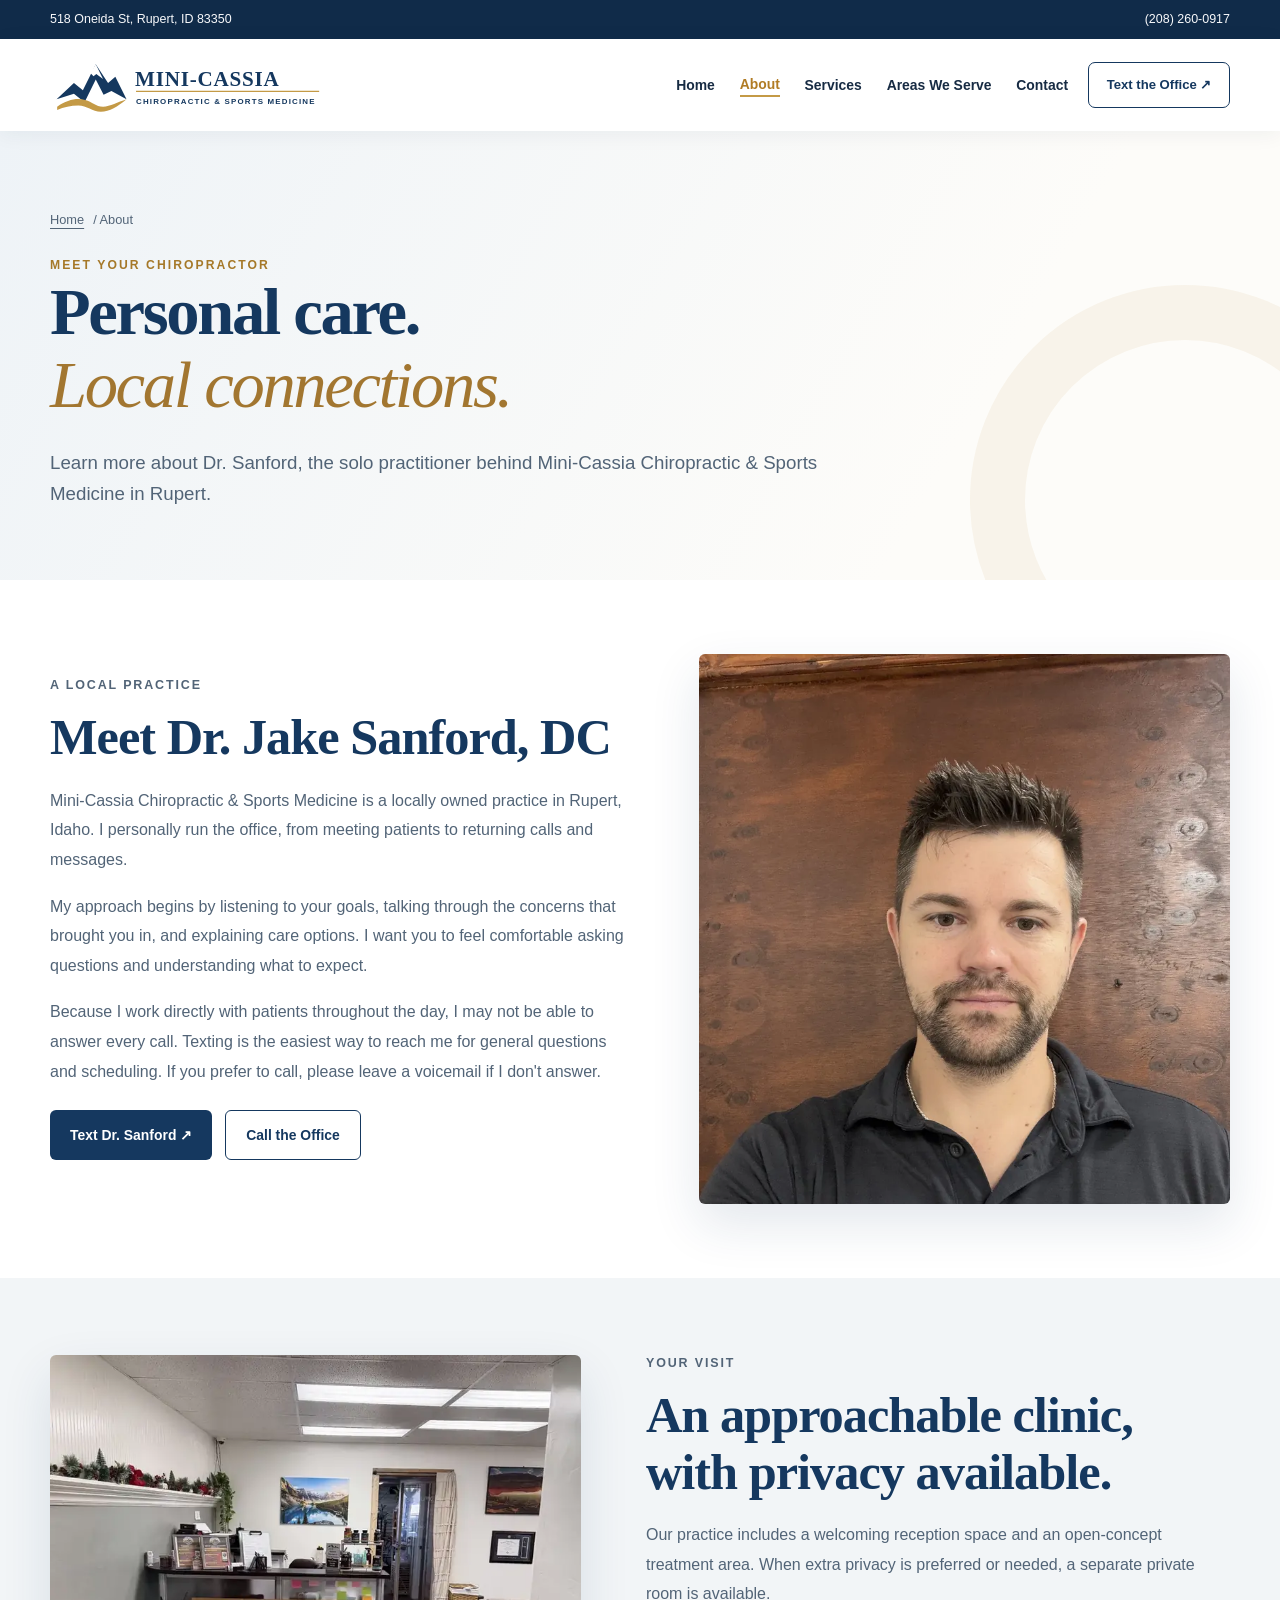
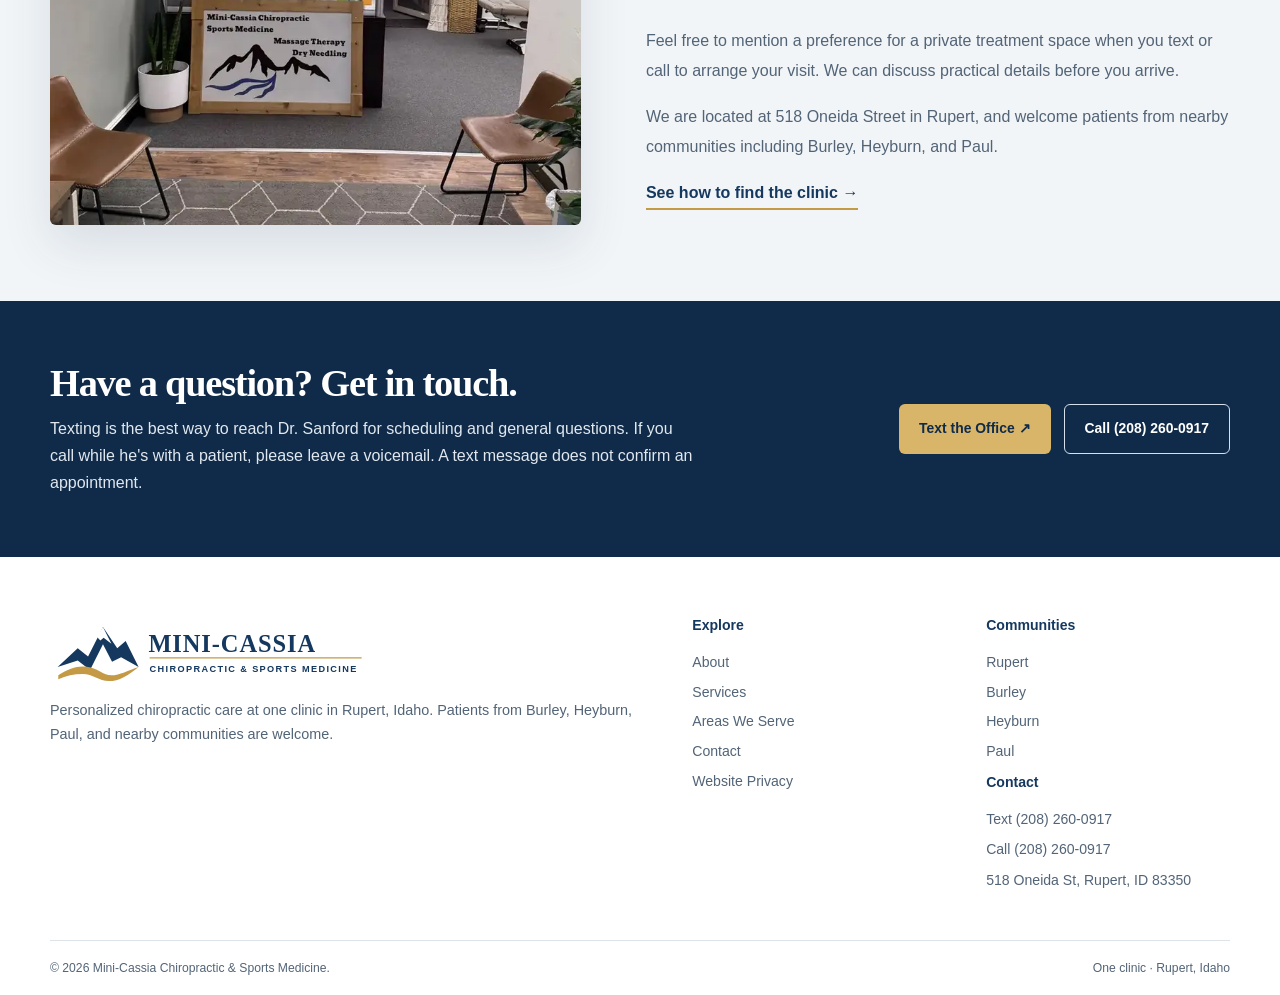
==== about/index.html @ 86de2e7e "Build multi-page clinic redesign with real photos and local service-area pages" ====
<!doctype html>
<html lang="en">
<head>
  <meta charset="utf-8">
  <meta name="viewport" content="width=device-width, initial-scale=1">
  <meta name="theme-color" content="#15385F">
  <title>About | Mini-Cassia Chiropractic & Sports Medicine</title>
  <meta name="description" content="Meet Dr. Jake Sanford, DC, at Mini-Cassia Chiropractic &amp; Sports Medicine in Rupert, Idaho. Learn about the clinic and what to expect from your visit.">
  <link rel="canonical" href="https://minicassiachiropractic.com/about/">
  <meta property="og:type" content="website"><meta property="og:site_name" content="Mini-Cassia Chiropractic & Sports Medicine">
  <meta property="og:title" content="About">
  <meta property="og:description" content="Meet Dr. Jake Sanford, DC, at Mini-Cassia Chiropractic &amp; Sports Medicine in Rupert, Idaho. Learn about the clinic and what to expect from your visit.">
  <meta property="og:url" content="https://minicassiachiropractic.com/about/">
  <meta property="og:image" content="https://minicassiachiropractic.com/assets/images/clinic-reception.webp">
  <link rel="icon" type="image/svg+xml" href="../favicon.svg">
  <link rel="stylesheet" href="../assets/css/site.css">
  <script type="application/ld+json">{"@context": "https://schema.org", "@type": "MedicalBusiness", "name": "Mini-Cassia Chiropractic & Sports Medicine", "url": "https://minicassiachiropractic.com/", "telephone": "+12082600917", "address": {"@type": "PostalAddress", "streetAddress": "518 Oneida St", "addressLocality": "Rupert", "addressRegion": "ID", "postalCode": "83350", "addressCountry": "US"}, "areaServed": [{"@type": "City", "name": "Rupert"}, {"@type": "City", "name": "Burley"}, {"@type": "City", "name": "Heyburn"}, {"@type": "City", "name": "Paul"}]}</script>
</head>
<body>
<a class="skip-link" href="#main-content">Skip to main content</a>
<div class="utility-bar"><div class="container utility-inner">
  <span class="utility-address">518 Oneida St, Rupert, ID 83350</span>
  <a href="tel:+12082600917">(208) 260-0917</a>
</div></div>
<header class="site-header" id="top"><div class="container header-inner">
  <a href="../" class="brand" aria-label="Mini-Cassia Chiropractic and Sports Medicine homepage"><img src="../assets/brand/logo-horizontal.svg" alt="Mini-Cassia Chiropractic &amp; Sports Medicine" width="540" height="120"></a>
  <nav class="desktop-nav" aria-label="Main navigation"><a href="../">Home</a><a href="../about/" class="selected" aria-current="page">About</a><a href="../services/">Services</a><a href="../areas-we-serve/">Areas We Serve</a><a href="../contact/">Contact</a></nav>
  <a class="header-contact" href="sms:+12082600917">Text the Office <span aria-hidden="true">↗</span></a>
  <details class="mobile-nav" id="mobile-nav"><summary aria-label="Open navigation menu"><span></span><span></span><span></span></summary><nav aria-label="Mobile navigation"><a href="../">Home</a><a href="../about/" aria-current="page">About</a><a href="../services/">Services</a><a href="../areas-we-serve/">Areas We Serve</a><a href="../contact/">Contact</a><a href="sms:+12082600917">Text the Office</a><a href="tel:+12082600917">Call the Office</a></nav></details>
</div></header>
<main id="main-content">
<section class="page-hero"><div class="container"><nav class="breadcrumb" aria-label="Breadcrumb"><a href="../">Home</a> / About</nav><p class="section-kicker">MEET YOUR CHIROPRACTOR</p><h1>Personal care.<br><em>Local connections.</em></h1><p class="lead">Learn more about Dr. Sanford, the solo practitioner behind Mini-Cassia Chiropractic & Sports Medicine in Rupert.</p></div></section>
<section class="page-section"><div class="container two-column"><div class="content-copy"><p class="small-kicker">A LOCAL PRACTICE</p><h2>Meet Dr. Jake Sanford, DC</h2><p>Mini-Cassia Chiropractic &amp; Sports Medicine is a locally owned practice in Rupert, Idaho. I personally run the office, from meeting patients to returning calls and messages.</p><p>My approach begins by listening to your goals, talking through the concerns that brought you in, and explaining care options. I want you to feel comfortable asking questions and understanding what to expect.</p><p>Because I work directly with patients throughout the day, I may not be able to answer every call. Texting is the easiest way to reach me for general questions and scheduling. If you prefer to call, please leave a voicemail if I don't answer.</p><div class="contact-actions"><a class="button button-navy" href="sms:+12082600917">Text Dr. Sanford ↗</a><a class="button button-outline" href="tel:+12082600917">Call the Office</a></div></div><div><img class="content-photo portrait" src="../assets/images/dr-jake-sanford.webp" alt="Dr. Jake Sanford, chiropractor in Rupert, Idaho" width="810" height="1080"></div></div></section>
<section class="page-section light-section"><div class="container two-column reverse"><div><img class="content-photo" src="../assets/images/clinic-reception.webp" alt="Reception and waiting area at Mini-Cassia Chiropractic" width="885" height="1180" loading="lazy"></div><div class="content-copy"><p class="small-kicker">YOUR VISIT</p><h2>An approachable clinic, with privacy available.</h2><p>Our practice includes a welcoming reception space and an open-concept treatment area. When extra privacy is preferred or needed, a separate private room is available.</p><p>Feel free to mention a preference for a private treatment space when you text or call to arrange your visit. We can discuss practical details before you arrive.</p><p>We are located at 518 Oneida Street in Rupert, and welcome patients from nearby communities including Burley, Heyburn, and Paul.</p><p><a class="direction-link" href="../contact/">See how to find the clinic →</a></p></div></div></section>
<section class="cta-band"><div class="container cta-inner"><div><h2>Have a question? Get in touch.</h2><p>Texting is the best way to reach Dr. Sanford for scheduling and general questions. If you call while he's with a patient, please leave a voicemail. A text message does not confirm an appointment.</p></div><div class="contact-actions"><a class="button button-gold" href="sms:+12082600917">Text the Office ↗</a><a class="button button-outline" href="tel:+12082600917">Call (208) 260-0917</a></div></div></section>
</main>
<footer class="site-footer"><div class="container footer-inner">
    <div class="footer-brand"><a href="../"><img src="../assets/brand/logo-horizontal.svg" width="540" height="120" alt="Mini-Cassia Chiropractic and Sports Medicine"></a><p>Personalized chiropractic care at one clinic in Rupert, Idaho. Patients from Burley, Heyburn, Paul, and nearby communities are welcome.</p></div>
    <div class="footer-links"><strong>Explore</strong><a href="../about/">About</a><a href="../services/">Services</a><a href="../areas-we-serve/">Areas We Serve</a><a href="../contact/">Contact</a><a href="../privacy/">Website Privacy</a></div>
    <div class="footer-links"><strong>Communities</strong><a href="../areas-we-serve/rupert/">Rupert</a><a href="../areas-we-serve/burley/">Burley</a><a href="../areas-we-serve/heyburn/">Heyburn</a><a href="../areas-we-serve/paul/">Paul</a><strong>Contact</strong><a href="sms:+12082600917">Text (208) 260-0917</a><a href="tel:+12082600917">Call (208) 260-0917</a><span>518 Oneida St, Rupert, ID 83350</span></div>
</div><div class="container footer-bottom"><span>© <span id="copyright-year">2026</span> Mini-Cassia Chiropractic &amp; Sports Medicine.</span><span>One clinic · Rupert, Idaho</span></div></footer>
<script src="../assets/js/site.js" defer></script>
</body></html>
---- assets/css/site.css ----
:root{--navy:#15385f;--navy-dark:#102b49;--gold:#c49a46;--gold-bright:#d9b56a;--ivory:#f9f7f2;--mist:#f2f5f7;--ink:#172b43;--muted:#526477;--border:#dce4ea;--content:1180px}
*,*::before,*::after{box-sizing:border-box}html{scroll-behavior:smooth;scroll-padding-top:94px}body{margin:0;font:400 16px/1.65 -apple-system,BlinkMacSystemFont,'Segoe UI',Roboto,Arial,sans-serif;color:var(--ink);background:white;-webkit-font-smoothing:antialiased}h1,h2,h3,p,figure{margin:0}h1,h2,h3{line-height:1.16}h1,h2{font-family:Georgia,'Times New Roman',serif;letter-spacing:-.032em}h1 em,h2 em{font-weight:400;color:var(--gold);font-style:italic}a{color:inherit;text-decoration:none}a:focus-visible,button:focus-visible,summary:focus-visible{outline:3px solid #d2a94e;outline-offset:4px}img{max-width:100%;height:auto;display:block}svg{display:block} .container{width:min(calc(100% - 48px),var(--content));margin-inline:auto} .skip-link{position:absolute;left:1rem;top:-8rem;background:var(--gold);color:var(--navy);padding:.55rem 1rem;z-index:1000}.skip-link:focus{top:1rem}
.utility-bar{background:var(--navy-dark);color:#f8f9fb;font-size:.78rem}.utility-inner{display:flex;justify-content:space-between;gap:1rem;align-items:center;min-height:39px}.utility-inner a,.utility-address{display:inline-flex;align-items:center;gap:.55rem}.utility-inner svg{height:15px;width:15px;stroke:var(--gold-bright);fill:none;stroke-width:2;stroke-linecap:round;stroke-linejoin:round}.site-header{background:#fff;position:sticky;top:0;z-index:20;box-shadow:0 3px 20px rgba(15,44,72,.06)}.header-inner{display:flex;align-items:center;justify-content:space-between;min-height:92px;gap:1.25rem}.brand{display:block;flex:0 1 285px}.brand img{width:100%;height:auto}.desktop-nav{display:flex;align-items:center;gap:1.55rem;margin-left:auto}.desktop-nav a{font-size:.87rem;font-weight:700;color:var(--ink);transition:color .2s}.desktop-nav a:hover,.desktop-nav .selected{color:#9d721e}.header-contact{border:1.5px solid var(--navy);color:var(--navy);font-size:.82rem;padding:.72rem 1.1rem;border-radius:7px;font-weight:800;white-space:nowrap}.header-contact:hover{background:var(--navy);color:#fff}.mobile-nav{display:none}
.hero{overflow:hidden;position:relative;background:linear-gradient(115deg,#fff 0%,#fff 46%,#f1f5f7 100%)}.hero-mountain{position:absolute;right:-120px;bottom:-8px;width:62%;height:45%;background:linear-gradient(140deg,transparent 48%,rgba(21,56,95,.06) 48%,rgba(21,56,95,.06) 56%,transparent 56%),linear-gradient(155deg,transparent 48%,rgba(196,154,70,.08) 48%,rgba(196,154,70,.08) 55%,transparent 55%);pointer-events:none}.hero-grid{display:grid;grid-template-columns:1.08fr .92fr;align-items:center;gap:3rem;min-height:590px;padding-top:44px}.hero-copy{padding:10px 0 54px;position:relative;z-index:1}.eyebrow,.section-kicker{color:#a57828;font-size:.76rem;letter-spacing:.17em;font-weight:800}.eyebrow{display:flex;align-items:center;gap:.7rem}.eyebrow-line{height:2px;width:25px;background:var(--gold)}.hero h1{font-size:clamp(3.45rem,6vw,5.45rem);margin:24px 0 23px;color:var(--navy-dark)}.hero h1 em{display:block}.hero-lead{font-size:1.2rem;max-width:560px;font-weight:600;line-height:1.55}.hero-sub{max-width:580px;font-size:1rem;color:var(--muted);margin:18px 0 31px}.hero-actions{display:flex;gap:25px;align-items:center;flex-wrap:wrap}.button{display:inline-flex;gap:1.2rem;align-items:center;justify-content:space-between;min-height:50px;padding:12px 20px;border-radius:6px;font-size:.87rem;line-height:1.2;font-weight:800;transition:transform .2s,filter .2s,background .2s}.button:hover{transform:translateY(-2px);filter:brightness(1.04)}.button-navy{background:var(--navy);color:#fff}.button-outline{background:transparent;color:var(--navy);border:1.5px solid var(--navy)}.button-outline:hover{background:#f0f4f7}.button-gold{background:var(--gold-bright);color:var(--navy-dark)}.text-link{display:inline-flex;align-items:center;gap:13px;font-weight:800;color:var(--navy);padding-bottom:3px;border-bottom:1.5px solid var(--gold)}.text-link:hover{color:#987121}.hero-hint{margin-top:22px;font-size:.82rem;color:var(--muted)}.hero-portrait-wrap{position:relative;align-self:stretch;min-height:540px;display:flex;align-items:flex-end;justify-content:center}.portrait-arc{position:absolute;inset:11% 0 0 9%;border:3px solid rgba(196,154,70,.35);border-radius:250px 250px 0 0;transform:translate(16px,7px)}.portrait-card{height:550px;width:min(100%,440px);border-radius:230px 230px 0 0;overflow:hidden;position:relative;z-index:1;background:#dcc5b1}.portrait-card img{height:100%;width:100%;object-fit:cover;object-position:center 13%}.portrait-tag{position:absolute;z-index:2;bottom:35px;left:-12px;background:#fff;box-shadow:0 13px 42px rgba(0,0,0,.12);border-left:4px solid var(--gold);padding:15px 22px;display:flex;flex-direction:column;line-height:1.38}.portrait-tag strong{font-size:.9rem;color:var(--navy)}.portrait-tag small{font-size:.75rem;color:var(--muted)}.portrait-tag-gold{display:none}
.intro-band{background:var(--navy);color:#fff}.benefit-grid{display:grid;grid-template-columns:repeat(3,1fr);gap:30px;padding:26px 0}.benefit{display:flex;gap:15px;align-items:baseline;border-right:1px solid rgba(255,255,255,.19)}.benefit:last-child{border:0}.benefit-number{font:italic 1.3rem Georgia,serif;color:var(--gold-bright)}.benefit strong,.benefit span:last-child{display:block}.benefit strong{font-size:.93rem}.benefit div span{font-size:.82rem;color:#d9e1e8}
.section{padding:104px 0}.section-heading{display:flex;justify-content:space-between;align-items:end;gap:50px;margin-bottom:40px}.section-heading h2,.story-copy h2,.area-header h2,.contact-section h2{font-size:clamp(2.1rem,4vw,3.55rem);color:var(--navy);margin-top:15px}.section-heading>p{max-width:420px;color:var(--muted);font-size:.97rem}.services-section{background:#fff}.service-grid{display:grid;grid-template-columns:repeat(5,1fr);gap:13px}.service-card{padding:27px 22px;background:var(--mist);border:1px solid transparent;min-height:225px;transition:box-shadow .2s,border-color .2s}.service-card:hover{border-color:var(--gold);box-shadow:0 7px 30px rgba(21,56,95,.07)}.service-icon{display:flex;align-items:center;justify-content:center;width:43px;height:43px;color:var(--gold);font-size:2rem;font-family:Georgia,serif;border-bottom:2px solid var(--gold);margin-bottom:25px}.service-card h3{font-size:1.06rem;line-height:1.32;color:var(--navy);margin-bottom:12px}.service-card p{font-size:.85rem;color:var(--muted);line-height:1.6}
.story-section{background:var(--ivory)}.story-grid{display:grid;grid-template-columns:.9fr 1.1fr;gap:8%;align-items:center}.story-photo{position:relative;width:100%;max-width:440px;height:510px}.story-photo img{height:100%;width:100%;object-fit:cover;object-position:center 50%;border-radius:4px}.story-photo:before{content:'';position:absolute;inset:-15px 26px 15px -15px;border:1.5px solid var(--gold);pointer-events:none}.story-photo-tag{position:absolute;bottom:25px;left:-18px;background:var(--navy);color:#fff;font-weight:800;letter-spacing:.1em;font-size:.7rem;padding:16px 20px}.story-copy p:not(.section-kicker){max-width:570px;color:var(--muted);margin-top:20px}.story-copy p:first-of-type:not(.section-kicker){font-size:1.05rem}.story-copy .story-signature{font:italic 1.45rem Georgia,serif;color:#a87b2e;margin:20px 0}.story-copy .text-link{margin-top:8px}
.clinic-section{background:#fff}.clinic-heading{margin-bottom:35px}.photo-grid{display:grid;grid-template-columns:repeat(3,1fr);gap:18px}.photo-grid figure{position:relative;height:345px;overflow:hidden;background:var(--mist)}.photo-grid img{width:100%;height:100%;object-fit:cover;transition:transform .3s}.photo-grid figure:hover img{transform:scale(1.035)}.photo-grid figcaption{position:absolute;bottom:0;left:0;right:0;background:linear-gradient(0deg,rgba(11,35,60,.95),rgba(11,35,60,0));color:#fff;font-size:.97rem;font-weight:800;padding:50px 20px 18px}.privacy-line{margin-top:24px;padding-left:18px;border-left:3px solid var(--gold);color:var(--muted);font-size:.93rem}
.area-section{background:var(--mist)}.area-header{text-align:center;max-width:745px;margin:0 auto 35px}.area-header p:last-child{color:var(--muted);margin-top:14px}.area-grid{display:grid;grid-template-columns:repeat(4,1fr);gap:17px}.area-card{padding:26px 25px;background:#fff;border:1px solid var(--border);border-radius:5px;min-height:155px}.area-card.primary-area{border-top:4px solid var(--gold)}.area-card h3{font:700 1.32rem Georgia,serif;color:var(--navy);margin-bottom:6px}.area-card p{font-size:.85rem;color:var(--muted)}.location-icon{display:block;font-size:1.6rem;line-height:1;color:var(--gold);margin-bottom:15px}
.contact-section{background:var(--navy-dark);color:#fff;padding:95px 0;position:relative;overflow:hidden}.contact-section:before{content:'';position:absolute;width:460px;height:460px;right:0;top:-250px;border:60px solid rgba(196,154,70,.055);border-radius:50%}.contact-grid{display:grid;grid-template-columns:1fr .75fr;gap:10%;align-items:center}.contact-section h2{color:#fff;margin:14px 0 26px}.contact-section h2 em{color:var(--gold-bright)}.section-kicker-gold{color:var(--gold-bright)}.contact-grid>div:first-child>p:not(.section-kicker){max-width:560px;margin-top:15px;color:#e3e9ee}.contact-grid>div:first-child>.contact-warning{font-size:.77rem;color:#c9d6df;margin-top:24px}.contact-card{position:relative;background:#fff;color:var(--navy);border-top:4px solid var(--gold);padding:36px;display:flex;flex-direction:column;align-items:stretch}.contact-card-heading{letter-spacing:.13em;font-size:.73rem;color:#9e742e;font-weight:800}.phone-number{font:700 clamp(1.8rem,3vw,2.5rem) Georgia,serif;color:var(--navy);white-space:nowrap;margin:13px 0 4px}.contact-caption{font-size:.75rem;color:var(--muted)}.contact-divider{height:1px;background:var(--border);margin:22px 0}.contact-card address{font-style:normal;font-weight:700;line-height:1.6;margin-bottom:23px}.contact-card .button{align-self:stretch;justify-content:center;margin-bottom:12px}.contact-card .button span{margin-left:8px}
.site-footer{background:#fff}.footer-inner{display:grid;grid-template-columns:1.7fr .7fr .7fr;gap:50px;padding:57px 0 48px}.footer-brand img{max-width:330px}.footer-brand p{color:var(--muted);margin-top:12px;font-size:.9rem}.footer-links{display:flex;flex-direction:column;gap:8px;font-size:.88rem;color:var(--muted)}.footer-links strong{color:var(--navy);margin-bottom:7px}.footer-links a:hover{color:#9b7021}.footer-bottom{border-top:1px solid var(--border);display:flex;align-items:center;justify-content:space-between;padding:17px 0;font-size:.76rem;color:var(--muted)}
@media(max-width:1160px){.desktop-nav{gap:1rem}.brand{flex-basis:260px}.service-grid{grid-template-columns:repeat(3,1fr)}.service-card{min-height:190px}}
@media(max-width:970px){.header-contact{display:none}.desktop-nav{display:none}.mobile-nav{position:relative;display:block;margin-left:auto}.mobile-nav summary{cursor:pointer;list-style:none;display:flex;flex-direction:column;gap:5px;padding:13px;border:1px solid var(--border);border-radius:5px}.mobile-nav summary::-webkit-details-marker{display:none}.mobile-nav summary span{display:block;height:2px;width:22px;background:var(--navy)}.mobile-nav nav{position:absolute;top:calc(100% + 12px);right:0;width:min(310px,85vw);background:#fff;box-shadow:0 17px 35px rgba(14,32,51,.19);padding:18px;display:flex;flex-direction:column;gap:2px;border:1px solid var(--border)}.mobile-nav nav a{padding:10px 13px;font-weight:700}.mobile-nav nav a:hover{background:var(--mist)}.hero-grid{gap:1rem}.hero h1{font-size:clamp(3.1rem,6vw,4.8rem)}.hero-portrait-wrap{min-height:480px}.portrait-card{height:490px}.portrait-tag{left:-4px}.benefit-grid{gap:10px}.benefit{padding-right:10px}.contact-grid{gap:4%}}
@media(max-width:700px){.container{width:min(calc(100% - 32px),var(--content))}.utility-inner{min-height:34px;font-size:.7rem}.utility-address{max-width:215px}.header-inner{min-height:75px}.brand{flex-basis:240px}.hero-grid{display:flex;flex-direction:column;gap:0;padding-top:30px}.hero-copy{padding:30px 0 0}.hero h1{font-size:clamp(3.2rem,10vw,4.6rem);margin:18px 0}.hero-lead{font-size:1.04rem}.hero-sub{margin:15px 0 25px}.hero-portrait-wrap{margin-top:28px;min-height:400px;align-self:stretch}.portrait-card{height:395px;width:min(86%,360px)}.portrait-arc{inset:7% 8% 0 10%}.portrait-tag{bottom:22px;left:5%}.benefit-grid{grid-template-columns:1fr;gap:0;padding:12px 0}.benefit{border:0;border-bottom:1px solid rgba(255,255,255,.15);padding:16px 0}.benefit:last-child{border:0}.section{padding:65px 0}.section-heading{display:block;margin-bottom:27px}.section-heading>p{margin-top:15px}.service-grid{grid-template-columns:repeat(2,1fr)}.service-card{min-height:208px;padding:22px 18px}.story-grid{grid-template-columns:1fr;gap:48px}.story-photo{height:390px;max-width:100%}.story-photo img{object-position:center 54%}.story-photo:before{inset:-11px 20px 11px -9px}.story-photo-tag{left:0;bottom:0}.photo-grid{grid-template-columns:repeat(2,1fr);gap:12px}.photo-grid figure{height:300px}.photo-grid figure:first-child{grid-column:span 2;height:300px}.area-grid{grid-template-columns:repeat(2,1fr);gap:12px}.area-card{padding:22px}.contact-grid{grid-template-columns:1fr;gap:35px}.contact-section{padding:67px 0}.footer-inner{grid-template-columns:1fr 1fr;gap:26px}.footer-brand{grid-column:span 2}.footer-bottom{gap:10px;flex-wrap:wrap}}
@media(max-width:430px){.utility-address{font-size:.65rem}.utility-inner>a{font-size:.65rem;white-space:nowrap}.brand{flex-basis:200px}.hero h1{font-size:3.15rem}.hero-actions{gap:18px}.hero-portrait-wrap{min-height:370px}.portrait-card{height:360px}.service-grid{grid-template-columns:1fr}.service-card{min-height:130px;display:grid;grid-template-columns:55px auto;grid-template-rows:auto auto;align-items:start;column-gap:8px}.service-icon{grid-row:span 2}.service-card p{margin-top:4px}.photo-grid figure:first-child{height:250px}.photo-grid figure{height:245px}.area-grid{grid-template-columns:1fr}.area-card{min-height:0}.contact-card{padding:25px}.phone-number{font-size:1.8rem}.footer-inner{gap:20px}}
@media(prefers-reduced-motion:reduce){html{scroll-behavior:auto}*,*::before,*::after{transition:none!important;animation:none!important}}

/* Phase 2: multi-page website */
a:focus-visible,button:focus-visible,summary:focus-visible{outline:3px solid #b8882f;outline-offset:3px}
.selected{color:#a47b36}
.desktop-nav a{white-space:nowrap}
.page-hero{background:linear-gradient(120deg,#eef3f7 0%,#fdfcf9 74%);padding:78px 0 70px;position:relative;overflow:hidden}
.page-hero:after{content:"";pointer-events:none;position:absolute;bottom:-135px;right:-120px;width:430px;height:430px;border:55px solid rgba(196,154,70,.085);border-radius:50%}
.page-hero .container{position:relative;z-index:1}
.page-hero .eyebrow{margin-bottom:21px}
.page-hero h1{font:700 clamp(2.6rem,5.2vw,4.5rem)/1.1 Georgia,'Times New Roman',serif;color:var(--navy);max-width:900px;letter-spacing:-.035em}
.page-hero h1 em{color:#a27630;font-weight:400}
.page-hero .lead{font-size:1.17rem;line-height:1.7;color:var(--muted);max-width:780px;margin:25px 0 0}
.breadcrumb{font-size:.8rem;display:flex;gap:9px;flex-wrap:wrap;margin-bottom:25px;color:var(--muted)}
.breadcrumb a{text-decoration:underline;text-underline-offset:4px}
.eyebrow+.breadcrumb{margin-top:8px}
.page-section{padding:74px 0}
.two-column{display:grid;grid-template-columns:1.1fr 1fr;gap:65px;align-items:center}
.two-column.reverse{grid-template-columns:1fr 1.1fr}
.content-copy h2,.section-copy h2{color:var(--navy);font:700 clamp(2rem,4vw,3.15rem)/1.12 Georgia,serif;letter-spacing:-.02em;margin:0 0 20px}
.content-copy h3{color:var(--navy);font:700 1.45rem Georgia,serif;margin:24px 0 10px}
.content-copy p,.section-copy p{line-height:1.85;color:var(--muted);margin:0 0 17px}
.content-copy ul{padding-left:23px;color:var(--muted);line-height:1.85;margin-bottom:15px}
.content-copy ul li{margin:5px 0}
.content-photo{width:100%;height:470px;object-fit:cover;border-radius:6px;box-shadow:0 20px 50px rgba(21,56,95,.12)}
.content-photo.portrait{height:550px;object-position:center 20%}
.content-photo.entry{object-position:center 50%}
.light-section{background:var(--mist)}
.small-kicker{font-size:.78rem;letter-spacing:.15em;text-transform:uppercase;font-weight:800;color:#a27630;margin-bottom:12px!important}
.info-card{background:#fff;padding:32px;border:1px solid var(--border);border-top:3px solid var(--gold);border-radius:5px}
.info-card h3{font:700 1.4rem Georgia,serif;color:var(--navy);margin-bottom:13px}
.info-card p{color:var(--muted);line-height:1.7;margin:0 0 11px}
.info-card a{color:var(--navy);font-weight:700;text-decoration:underline;text-underline-offset:3px}
.info-card p:last-child{margin-bottom:0}
.three-card-grid{display:grid;grid-template-columns:repeat(3,1fr);gap:20px}
.two-card-grid{display:grid;grid-template-columns:repeat(2,1fr);gap:20px}
.faq-list{max-width:920px;margin:30px auto 0;display:grid;gap:12px}
.faq-list details{background:#fff;border:1px solid var(--border);border-radius:5px;padding:22px 26px}
.faq-list summary{cursor:pointer;font-weight:800;color:var(--navy);padding-right:10px}
.faq-list p{padding-top:14px;color:var(--muted);line-height:1.8}
.page-heading-centered{text-align:center;max-width:760px;margin:0 auto 38px}
.page-heading-centered h2{font:700 clamp(2rem,4vw,3rem)/1.12 Georgia,serif;color:var(--navy);margin-bottom:16px}
.page-heading-centered p{color:var(--muted);line-height:1.7}
.city-grid{display:grid;grid-template-columns:repeat(2,1fr);gap:18px}
.city-link-card{display:block;background:#fff;padding:31px;border:1px solid var(--border);border-left:4px solid var(--gold);transition:box-shadow .2s,transform .2s}
.city-link-card:hover{box-shadow:0 9px 30px rgba(21,56,95,.12);transform:translateY(-2px)}
.city-link-card h3{font:700 1.5rem Georgia,serif;color:var(--navy);margin-bottom:9px}
.city-link-card p{color:var(--muted);line-height:1.7;margin-bottom:10px}
.city-link-card span{font-weight:800;color:#815e22;font-size:.91rem}
.contact-actions{display:flex;flex-wrap:wrap;gap:13px;align-items:center;margin:24px 0}
.contact-actions .button{margin:0}
.notice{padding:18px 20px;background:#edf2f8;border-left:4px solid var(--gold);color:#31445a;border-radius:3px;font-size:.94rem;line-height:1.7}
.notice strong{color:var(--navy)}
.direction-link{display:inline-block;font-weight:700;border-bottom:2px solid var(--gold);color:var(--navy)}
.cta-band{background:var(--navy-dark);color:#fff;padding:60px 0}
.cta-inner{display:flex;align-items:center;justify-content:space-between;gap:35px}
.cta-band h2{font:700 clamp(1.9rem,3vw,2.7rem) Georgia,serif;margin-bottom:10px}
.cta-band p{color:#e1e8ef;max-width:650px;line-height:1.7}
.cta-band .button{white-space:nowrap}
.cta-band .button.button-outline{color:#fff;border-color:#d5e0ec}
.cta-band .button.button-outline:hover{background:#234b70}
.area-card{display:block}
.area-card:hover{box-shadow:0 8px 28px rgba(21,56,95,.1)}
.area-card:focus-visible{outline:3px solid var(--gold);outline-offset:3px}
.site-header .selected{color:#b17c25;border-bottom:2px solid var(--gold)}
.contact-card .button-outline{color:var(--navy)}
.section-heading .text-link,.area-grid a{text-decoration:none}
.contact-warning, .privacy-line{line-height:1.7}
.footer-links a{line-height:1.55}
@media(max-width:900px){.two-column,.two-column.reverse{grid-template-columns:1fr;gap:30px}.three-card-grid{grid-template-columns:repeat(2,1fr)}.content-photo{height:390px}.content-photo.portrait{max-width:570px}.page-hero{padding:65px 0}}
@media(max-width:650px){.page-hero{padding:42px 0 44px}.page-hero h1{font-size:clamp(2.2rem,9.2vw,3.3rem)}.page-section{padding:55px 0}.three-card-grid,.two-card-grid,.city-grid{grid-template-columns:1fr}.content-photo,.content-photo.portrait{height:360px}.info-card{padding:25px}.cta-inner{flex-direction:column;align-items:flex-start}.cta-inner .contact-actions{margin-bottom:0}.faq-list details{padding:18px}.contact-actions{flex-direction:column;align-items:stretch}.contact-actions .button{justify-content:center}}
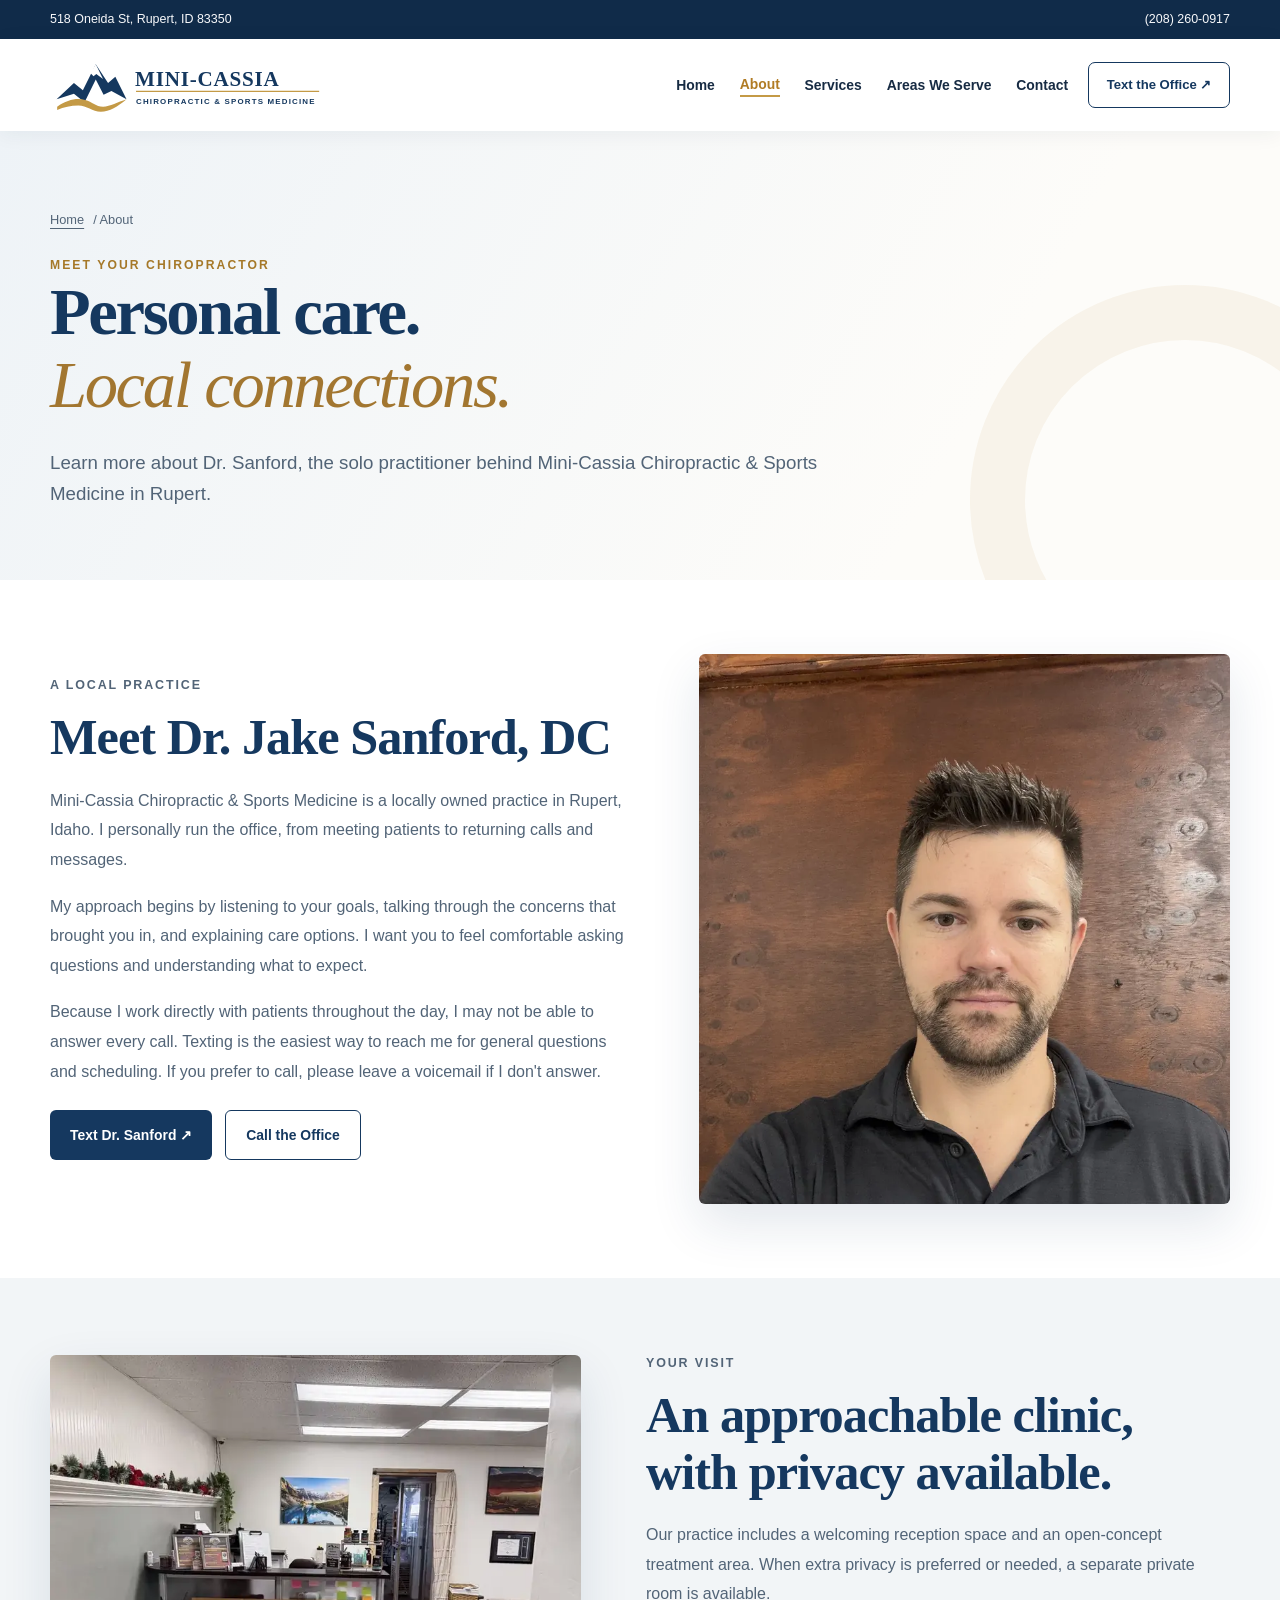
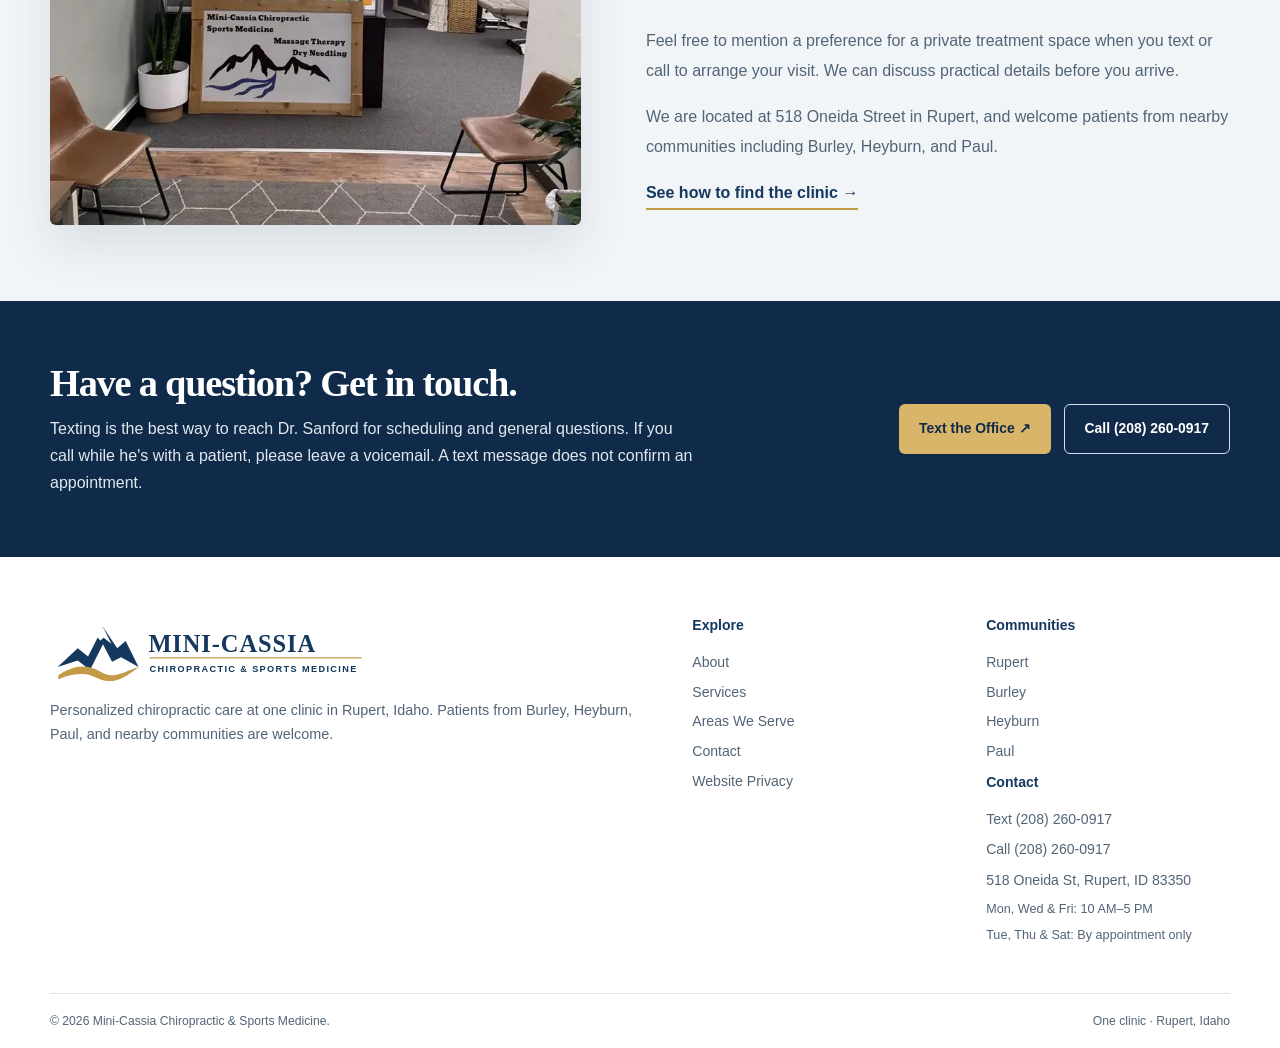
==== commit 5c5ee6bc: "Add confirmed office hours throughout redesigned clinic site" ====
--- a/about/index.html
+++ b/about/index.html
@@ -14,7 +14,7 @@
   <meta property="og:image" content="https://minicassiachiropractic.com/assets/images/clinic-reception.webp">
   <link rel="icon" type="image/svg+xml" href="../favicon.svg">
   <link rel="stylesheet" href="../assets/css/site.css">
-  <script type="application/ld+json">{"@context": "https://schema.org", "@type": "MedicalBusiness", "name": "Mini-Cassia Chiropractic & Sports Medicine", "url": "https://minicassiachiropractic.com/", "telephone": "+12082600917", "address": {"@type": "PostalAddress", "streetAddress": "518 Oneida St", "addressLocality": "Rupert", "addressRegion": "ID", "postalCode": "83350", "addressCountry": "US"}, "areaServed": [{"@type": "City", "name": "Rupert"}, {"@type": "City", "name": "Burley"}, {"@type": "City", "name": "Heyburn"}, {"@type": "City", "name": "Paul"}]}</script>
+  <script type="application/ld+json">{"@context":"https://schema.org","@type":"MedicalBusiness","name":"Mini-Cassia Chiropractic & Sports Medicine","url":"https://minicassiachiropractic.com/","telephone":"+12082600917","address":{"@type":"PostalAddress","streetAddress":"518 Oneida St","addressLocality":"Rupert","addressRegion":"ID","postalCode":"83350","addressCountry":"US"},"areaServed":[{"@type":"City","name":"Rupert"},{"@type":"City","name":"Burley"},{"@type":"City","name":"Heyburn"},{"@type":"City","name":"Paul"}],"openingHoursSpecification":[{"@type":"OpeningHoursSpecification","dayOfWeek":["Monday","Wednesday","Friday"],"opens":"10:00","closes":"17:00"}]}</script>
 </head>
 <body>
 <a class="skip-link" href="#main-content">Skip to main content</a>
@@ -37,7 +37,7 @@
 <footer class="site-footer"><div class="container footer-inner">
     <div class="footer-brand"><a href="../"><img src="../assets/brand/logo-horizontal.svg" width="540" height="120" alt="Mini-Cassia Chiropractic and Sports Medicine"></a><p>Personalized chiropractic care at one clinic in Rupert, Idaho. Patients from Burley, Heyburn, Paul, and nearby communities are welcome.</p></div>
     <div class="footer-links"><strong>Explore</strong><a href="../about/">About</a><a href="../services/">Services</a><a href="../areas-we-serve/">Areas We Serve</a><a href="../contact/">Contact</a><a href="../privacy/">Website Privacy</a></div>
-    <div class="footer-links"><strong>Communities</strong><a href="../areas-we-serve/rupert/">Rupert</a><a href="../areas-we-serve/burley/">Burley</a><a href="../areas-we-serve/heyburn/">Heyburn</a><a href="../areas-we-serve/paul/">Paul</a><strong>Contact</strong><a href="sms:+12082600917">Text (208) 260-0917</a><a href="tel:+12082600917">Call (208) 260-0917</a><span>518 Oneida St, Rupert, ID 83350</span></div>
+    <div class="footer-links"><strong>Communities</strong><a href="../areas-we-serve/rupert/">Rupert</a><a href="../areas-we-serve/burley/">Burley</a><a href="../areas-we-serve/heyburn/">Heyburn</a><a href="../areas-we-serve/paul/">Paul</a><strong>Contact</strong><a href="sms:+12082600917">Text (208) 260-0917</a><a href="tel:+12082600917">Call (208) 260-0917</a><span>518 Oneida St, Rupert, ID 83350</span><span class="footer-hours">Mon, Wed &amp; Fri: 10 AM–5 PM</span><span class="footer-hours">Tue, Thu &amp; Sat: By appointment only</span></div>
 </div><div class="container footer-bottom"><span>© <span id="copyright-year">2026</span> Mini-Cassia Chiropractic &amp; Sports Medicine.</span><span>One clinic · Rupert, Idaho</span></div></footer>
 <script src="../assets/js/site.js" defer></script>
 </body></html>
--- a/assets/css/site.css
+++ b/assets/css/site.css
@@ -84,3 +84,34 @@
 .footer-links a{line-height:1.55}
 @media(max-width:900px){.two-column,.two-column.reverse{grid-template-columns:1fr;gap:30px}.three-card-grid{grid-template-columns:repeat(2,1fr)}.content-photo{height:390px}.content-photo.portrait{max-width:570px}.page-hero{padding:65px 0}}
 @media(max-width:650px){.page-hero{padding:42px 0 44px}.page-hero h1{font-size:clamp(2.2rem,9.2vw,3.3rem)}.page-section{padding:55px 0}.three-card-grid,.two-card-grid,.city-grid{grid-template-columns:1fr}.content-photo,.content-photo.portrait{height:360px}.info-card{padding:25px}.cta-inner{flex-direction:column;align-items:flex-start}.cta-inner .contact-actions{margin-bottom:0}.faq-list details{padding:18px}.contact-actions{flex-direction:column;align-items:stretch}.contact-actions .button{justify-content:center}}
+
+/* Portrait refinement (design review): circular crop, gold halo and light on-screen image correction. */
+.hero-portrait-wrap { align-items:center; padding:36px 0 46px; }
+.portrait-card { width:min(100%,420px); height:auto; aspect-ratio:1 / 1; border-radius:50%; overflow:hidden; border:8px solid #fff; background:#bfa78d; box-shadow:0 20px 55px rgba(16,43,73,.14); flex:none; }
+.portrait-card img { height:100%; width:100%; object-fit:cover; object-position:center 24%; filter:brightness(1.045) contrast(1.025) saturate(.97); transform:scale(1.085); }
+.portrait-arc { inset:auto; width:min(calc(100% + 18px),459px); height:auto; aspect-ratio:1 / 1; border-radius:50%; top:50%; left:50%; transform:translate(-50%,-50%); border:3px solid rgba(196,154,70,.68); pointer-events:none; }
+.portrait-tag { left:0; bottom:3%; border-left:4px solid var(--gold); border-radius:4px; }
+@media (max-width:970px) {
+  .hero-portrait-wrap { min-height:495px; }
+  .portrait-card { width:min(100%,380px); height:auto; aspect-ratio:1 / 1; }
+  .portrait-arc { width:min(calc(100% + 18px),416px); }
+}
+@media (max-width:700px) {
+  .hero-portrait-wrap { min-height:430px; padding:18px 0 56px; }
+  .portrait-card { width:min(82vw,342px); height:auto; aspect-ratio:1 / 1; }
+  .portrait-arc { width:min(87vw,370px); }
+  .portrait-tag { bottom:1%; left:2%; }
+}
+@media (max-width:430px) {
+  .hero-portrait-wrap { min-height:380px; }
+  .portrait-card { width:min(78vw,300px); height:auto; aspect-ratio:1 / 1; }
+  .portrait-arc { width:min(84vw,322px); }
+  .portrait-tag { bottom:0; left:0; }
+}
+
+/* Confirmed office hours — homepage contact card, contact and Rupert pages. */
+.office-hours{margin:0 0 22px;padding:15px 0;border-top:1px solid var(--border);border-bottom:1px solid var(--border);font-size:.86rem;line-height:1.55}
+.office-hours-label{display:block;color:var(--navy);font-weight:800;margin-bottom:7px}
+.office-hours p{margin:5px 0;color:var(--ink)}
+.office-hours p strong{color:var(--navy);font-weight:700}
+.footer-hours{font-size:.79rem;line-height:1.45}
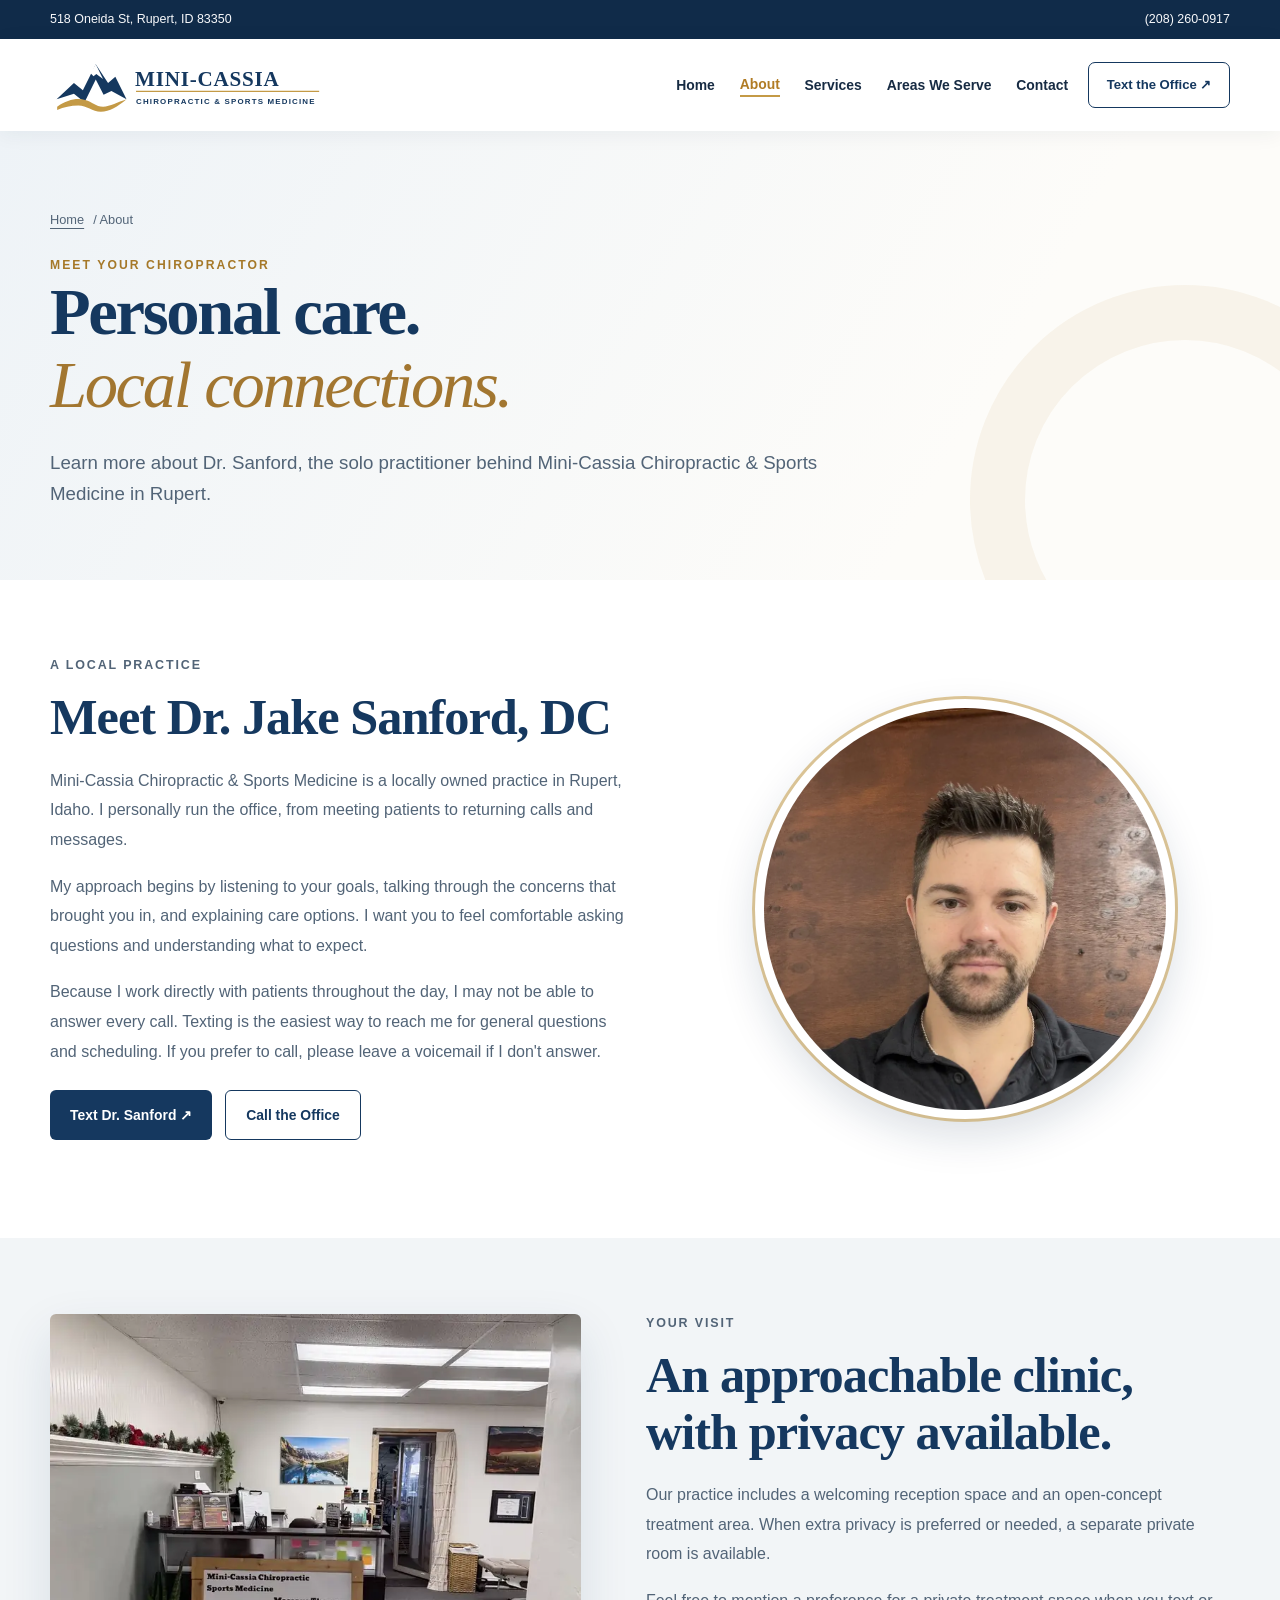
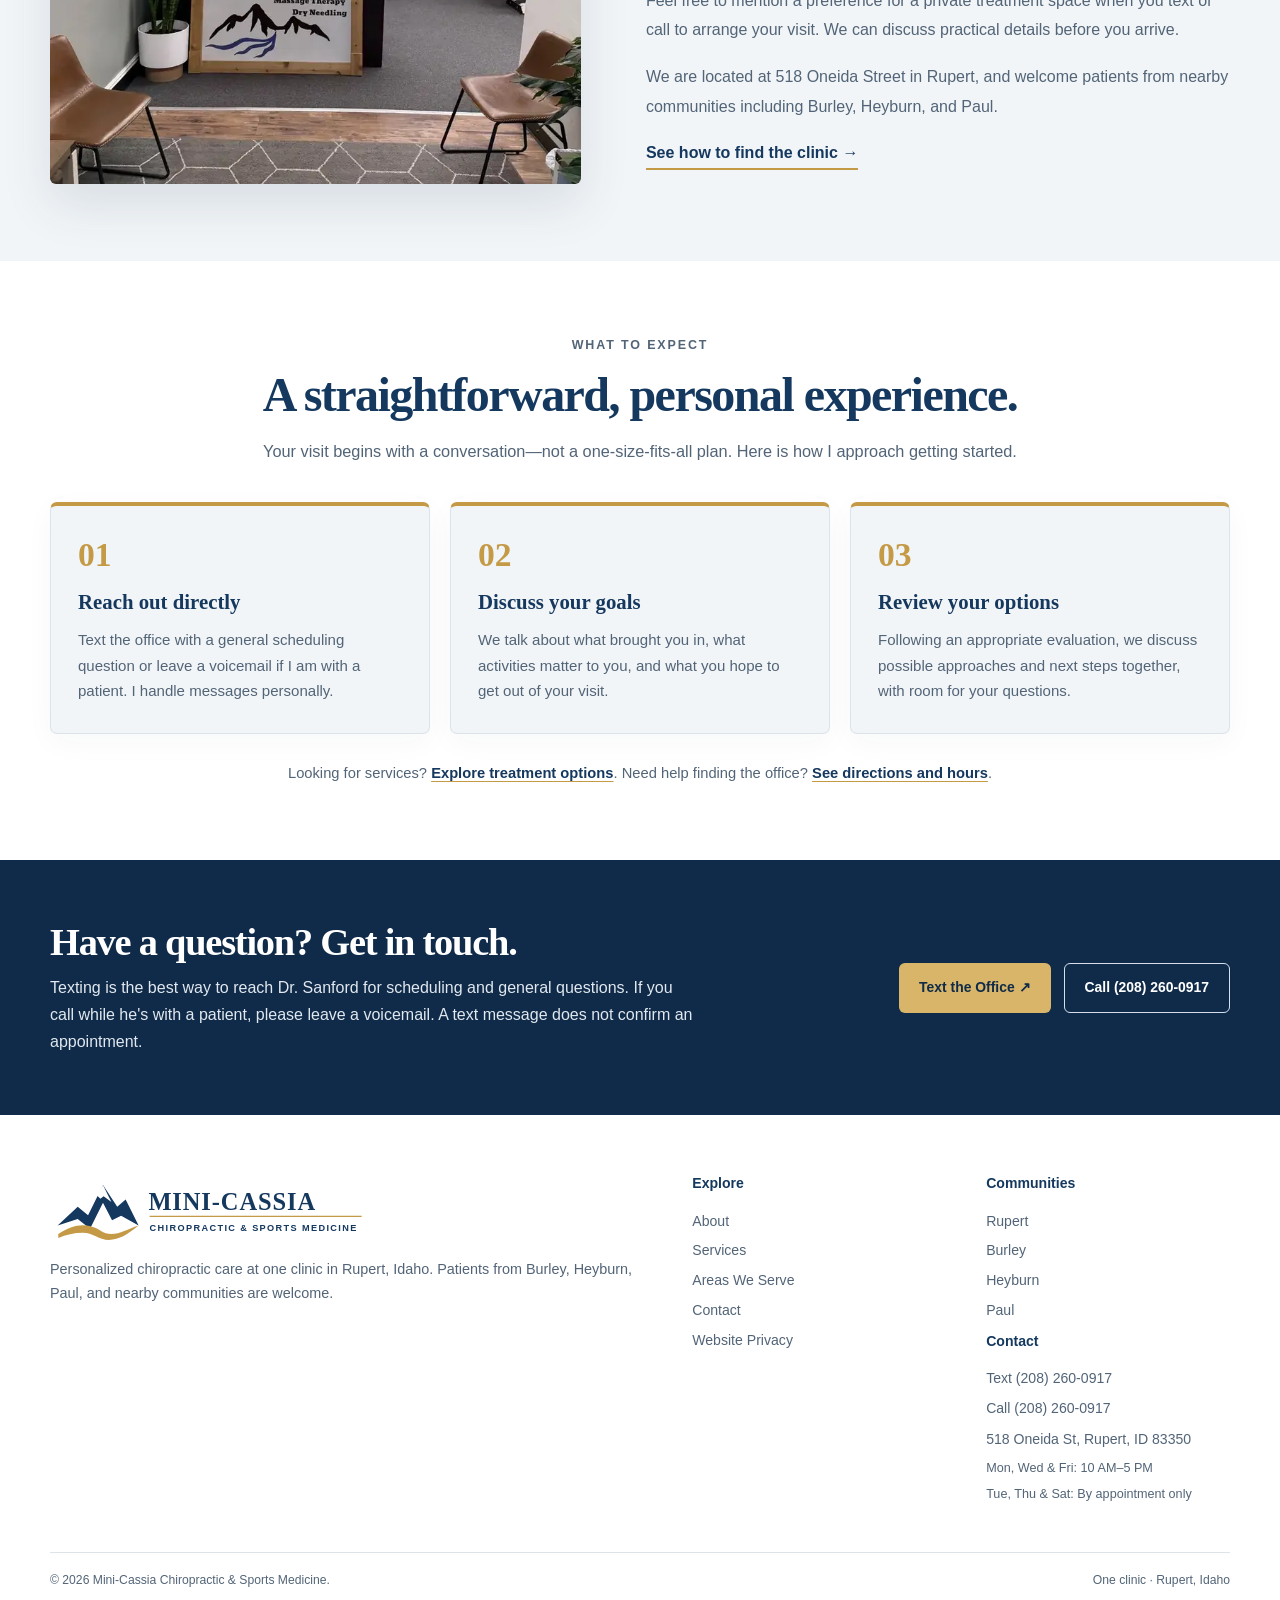
==== commit d0e96f48: "Finish interior clinic pages with visitor guidance and refined layouts" ====
--- a/about/index.html
+++ b/about/index.html
@@ -11,7 +11,7 @@
   <meta property="og:title" content="About">
   <meta property="og:description" content="Meet Dr. Jake Sanford, DC, at Mini-Cassia Chiropractic &amp; Sports Medicine in Rupert, Idaho. Learn about the clinic and what to expect from your visit.">
   <meta property="og:url" content="https://minicassiachiropractic.com/about/">
-  <meta property="og:image" content="https://minicassiachiropractic.com/assets/images/clinic-reception.webp">
+  <meta property="og:image" content="https://minicassiachiropractic.com/assets/images/dr-jake-sanford.webp">
   <link rel="icon" type="image/svg+xml" href="../favicon.svg">
   <link rel="stylesheet" href="../assets/css/site.css">
   <script type="application/ld+json">{"@context":"https://schema.org","@type":"MedicalBusiness","name":"Mini-Cassia Chiropractic & Sports Medicine","url":"https://minicassiachiropractic.com/","telephone":"+12082600917","address":{"@type":"PostalAddress","streetAddress":"518 Oneida St","addressLocality":"Rupert","addressRegion":"ID","postalCode":"83350","addressCountry":"US"},"areaServed":[{"@type":"City","name":"Rupert"},{"@type":"City","name":"Burley"},{"@type":"City","name":"Heyburn"},{"@type":"City","name":"Paul"}],"openingHoursSpecification":[{"@type":"OpeningHoursSpecification","dayOfWeek":["Monday","Wednesday","Friday"],"opens":"10:00","closes":"17:00"}]}</script>
@@ -32,6 +32,9 @@
 <section class="page-hero"><div class="container"><nav class="breadcrumb" aria-label="Breadcrumb"><a href="../">Home</a> / About</nav><p class="section-kicker">MEET YOUR CHIROPRACTOR</p><h1>Personal care.<br><em>Local connections.</em></h1><p class="lead">Learn more about Dr. Sanford, the solo practitioner behind Mini-Cassia Chiropractic & Sports Medicine in Rupert.</p></div></section>
 <section class="page-section"><div class="container two-column"><div class="content-copy"><p class="small-kicker">A LOCAL PRACTICE</p><h2>Meet Dr. Jake Sanford, DC</h2><p>Mini-Cassia Chiropractic &amp; Sports Medicine is a locally owned practice in Rupert, Idaho. I personally run the office, from meeting patients to returning calls and messages.</p><p>My approach begins by listening to your goals, talking through the concerns that brought you in, and explaining care options. I want you to feel comfortable asking questions and understanding what to expect.</p><p>Because I work directly with patients throughout the day, I may not be able to answer every call. Texting is the easiest way to reach me for general questions and scheduling. If you prefer to call, please leave a voicemail if I don't answer.</p><div class="contact-actions"><a class="button button-navy" href="sms:+12082600917">Text Dr. Sanford ↗</a><a class="button button-outline" href="tel:+12082600917">Call the Office</a></div></div><div><img class="content-photo portrait" src="../assets/images/dr-jake-sanford.webp" alt="Dr. Jake Sanford, chiropractor in Rupert, Idaho" width="810" height="1080"></div></div></section>
 <section class="page-section light-section"><div class="container two-column reverse"><div><img class="content-photo" src="../assets/images/clinic-reception.webp" alt="Reception and waiting area at Mini-Cassia Chiropractic" width="885" height="1180" loading="lazy"></div><div class="content-copy"><p class="small-kicker">YOUR VISIT</p><h2>An approachable clinic, with privacy available.</h2><p>Our practice includes a welcoming reception space and an open-concept treatment area. When extra privacy is preferred or needed, a separate private room is available.</p><p>Feel free to mention a preference for a private treatment space when you text or call to arrange your visit. We can discuss practical details before you arrive.</p><p>We are located at 518 Oneida Street in Rupert, and welcome patients from nearby communities including Burley, Heyburn, and Paul.</p><p><a class="direction-link" href="../contact/">See how to find the clinic →</a></p></div></div></section>
+<section class="page-section page-detail-section" aria-labelledby="first-visit-title"><div class="container"><div class="page-heading-centered"><p class="small-kicker">WHAT TO EXPECT</p><h2 id="first-visit-title">A straightforward, personal experience.</h2><p>Your visit begins with a conversation—not a one-size-fits-all plan. Here is how I approach getting started.</p></div><div class="detail-steps"><article class="detail-step"><span class="step-index" aria-hidden="true">01</span><h3>Reach out directly</h3><p>Text the office with a general scheduling question or leave a voicemail if I am with a patient. I handle messages personally.</p></article>
+<article class="detail-step"><span class="step-index" aria-hidden="true">02</span><h3>Discuss your goals</h3><p>We talk about what brought you in, what activities matter to you, and what you hope to get out of your visit.</p></article>
+<article class="detail-step"><span class="step-index" aria-hidden="true">03</span><h3>Review your options</h3><p>Following an appropriate evaluation, we discuss possible approaches and next steps together, with room for your questions.</p></article></div><p class="detail-note">Looking for services? <a href="../services/">Explore treatment options</a>. Need help finding the office? <a href="../contact/">See directions and hours</a>.</p></div></section>
 <section class="cta-band"><div class="container cta-inner"><div><h2>Have a question? Get in touch.</h2><p>Texting is the best way to reach Dr. Sanford for scheduling and general questions. If you call while he's with a patient, please leave a voicemail. A text message does not confirm an appointment.</p></div><div class="contact-actions"><a class="button button-gold" href="sms:+12082600917">Text the Office ↗</a><a class="button button-outline" href="tel:+12082600917">Call (208) 260-0917</a></div></div></section>
 </main>
 <footer class="site-footer"><div class="container footer-inner">
--- a/assets/css/site.css
+++ b/assets/css/site.css
@@ -115,3 +115,20 @@
 .office-hours p{margin:5px 0;color:var(--ink)}
 .office-hours p strong{color:var(--navy);font-weight:700}
 .footer-hours{font-size:.79rem;line-height:1.45}
+
+/* Interior page finishing touches: clear three-step journeys and coherent portrait styling */
+.page-detail-section{background:#fff}
+.page-detail-section.light-section{background:var(--mist)}
+.page-detail-section .page-heading-centered{max-width:800px;margin-bottom:36px}
+.page-detail-section .page-heading-centered>p:not(.small-kicker){color:var(--muted);margin-top:13px;font-size:1.02rem;line-height:1.7}
+.detail-steps{display:grid;grid-template-columns:repeat(3,minmax(0,1fr));gap:20px}
+.detail-step{position:relative;background:#fff;border:1px solid var(--border);border-top:4px solid var(--gold);border-radius:7px;padding:32px 27px 29px;box-shadow:0 8px 30px rgba(18,50,79,.035)}
+.page-detail-section:not(.light-section) .detail-step{background:var(--mist)}
+.detail-step .step-index{display:block;font-family:Georgia,serif;font-size:2.1rem;font-weight:700;line-height:1;color:var(--gold);margin-bottom:19px}
+.detail-step h3{font:700 1.3rem/1.2 Georgia,serif;color:var(--navy);margin-bottom:12px}
+.detail-step p{font-size:.94rem;line-height:1.7;color:var(--muted);margin:0}
+.detail-step a,.detail-note a{color:var(--navy);text-decoration:underline;text-decoration-color:var(--gold);text-underline-offset:3px;font-weight:700}
+.detail-note{max-width:940px;margin:27px auto 0;color:var(--muted);font-size:.92rem;line-height:1.7;text-align:center}
+.content-photo.portrait{width:min(100%,420px);height:auto;aspect-ratio:1/1;object-fit:cover;object-position:center 22%;border-radius:50%;border:9px solid #fff;outline:3px solid rgba(196,154,70,.55);box-shadow:0 17px 42px rgba(16,43,73,.15);margin-inline:auto}
+@media(max-width:800px){.detail-steps{grid-template-columns:1fr;gap:14px}.detail-step{padding:24px 24px 22px}.detail-step .step-index{font-size:1.6rem;margin-bottom:12px}.detail-step h3{margin-bottom:9px}.page-detail-section .page-heading-centered{margin-bottom:24px}}
+@media(max-width:650px){.content-photo.portrait{width:min(78vw,360px);height:auto;aspect-ratio:1/1}.page-detail-section .page-heading-centered>p:not(.small-kicker){font-size:.96rem}}
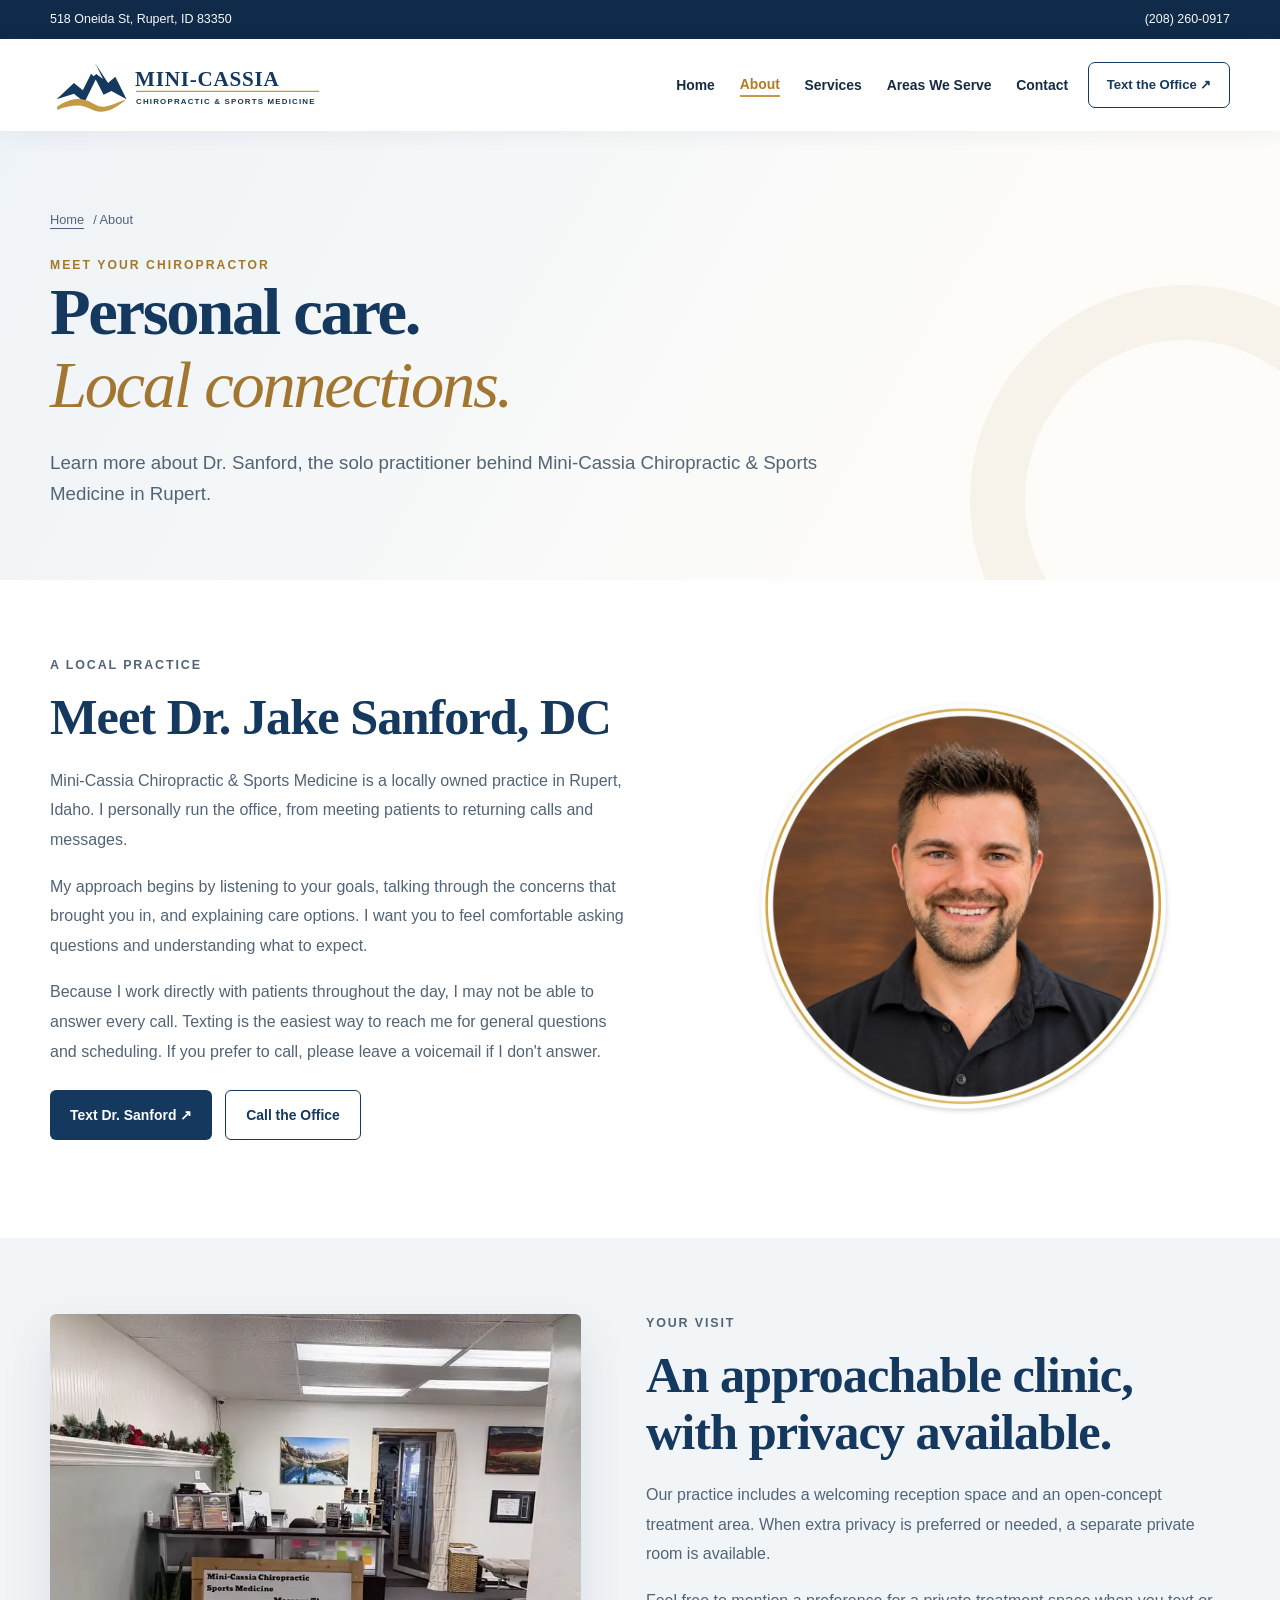
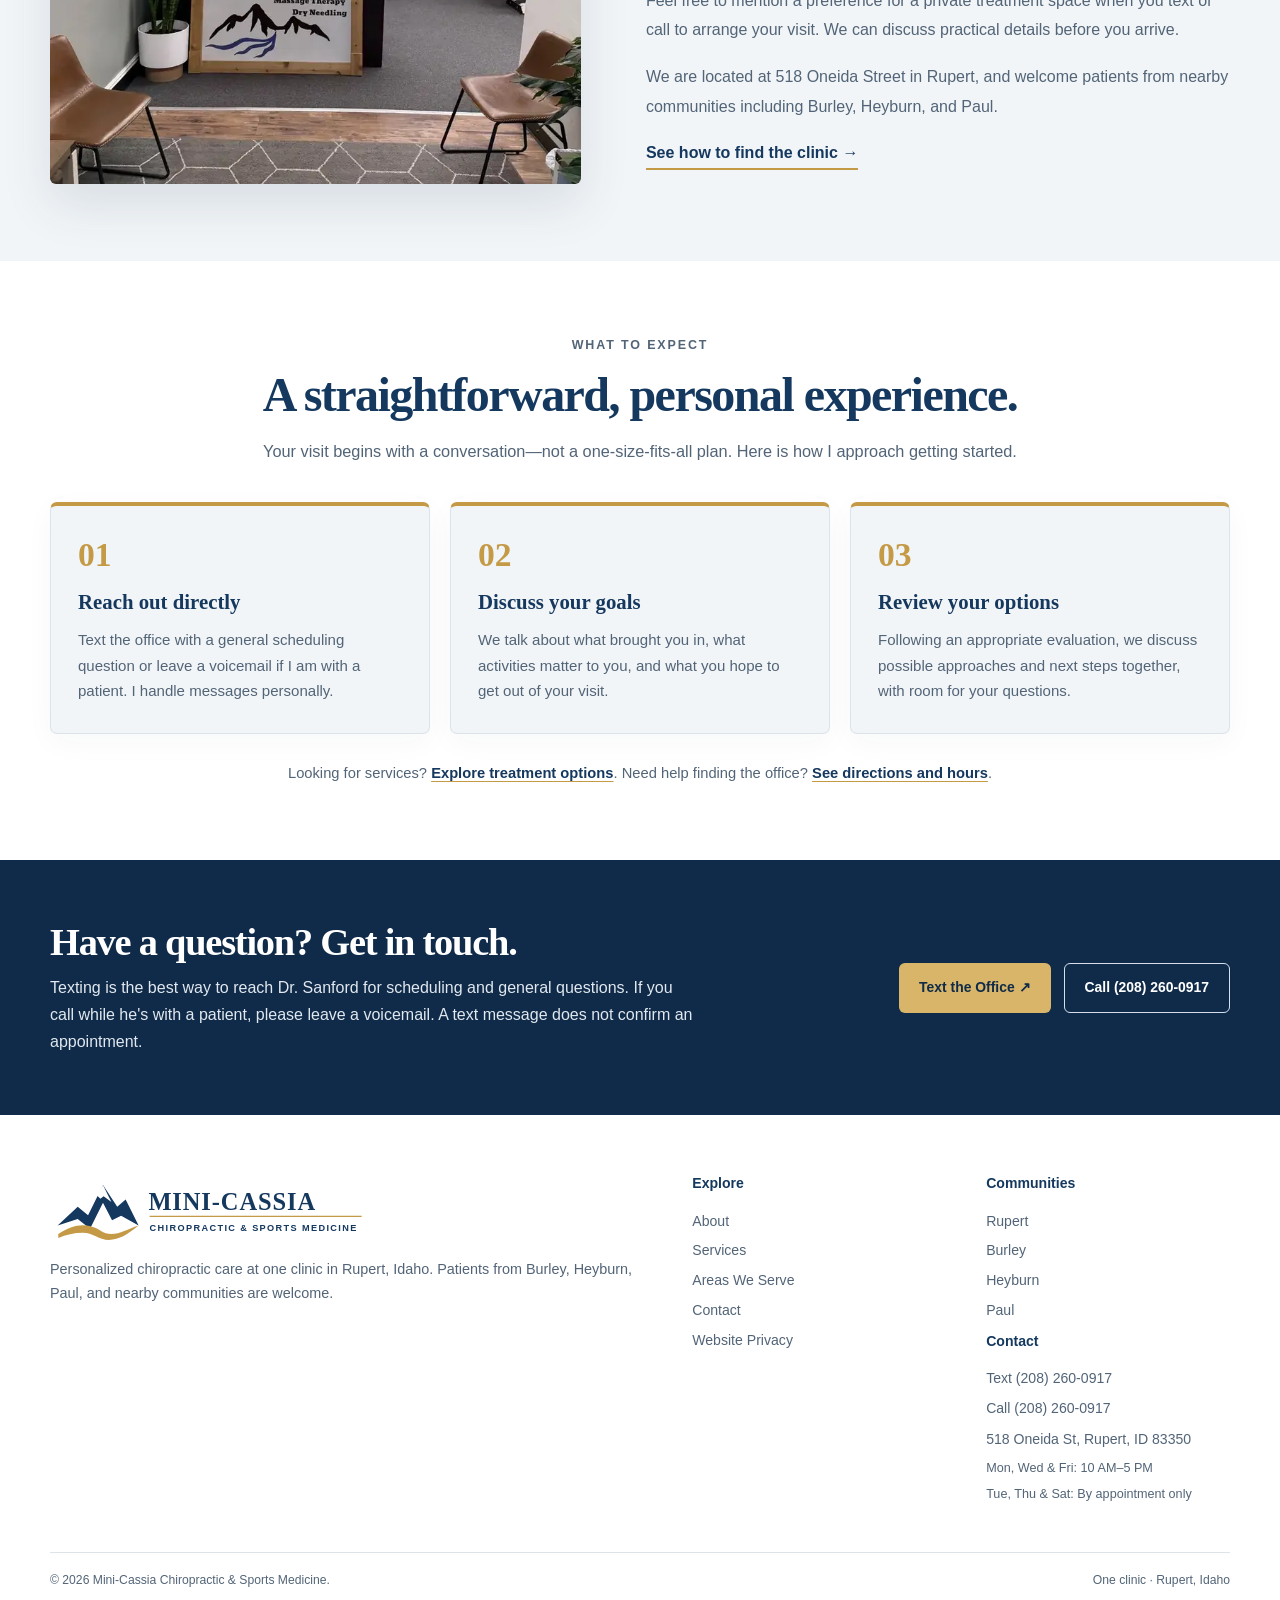
==== commit dcd1398a: "Update clinic website with approved smiling headshot" ====
--- a/about/index.html
+++ b/about/index.html
@@ -11,7 +11,7 @@
   <meta property="og:title" content="About">
   <meta property="og:description" content="Meet Dr. Jake Sanford, DC, at Mini-Cassia Chiropractic &amp; Sports Medicine in Rupert, Idaho. Learn about the clinic and what to expect from your visit.">
   <meta property="og:url" content="https://minicassiachiropractic.com/about/">
-  <meta property="og:image" content="https://minicassiachiropractic.com/assets/images/dr-jake-sanford.webp">
+  <meta property="og:image" content="https://minicassiachiropractic.com/assets/images/dr-jake-sanford-smiling.webp">
   <link rel="icon" type="image/svg+xml" href="../favicon.svg">
   <link rel="stylesheet" href="../assets/css/site.css">
   <script type="application/ld+json">{"@context":"https://schema.org","@type":"MedicalBusiness","name":"Mini-Cassia Chiropractic & Sports Medicine","url":"https://minicassiachiropractic.com/","telephone":"+12082600917","address":{"@type":"PostalAddress","streetAddress":"518 Oneida St","addressLocality":"Rupert","addressRegion":"ID","postalCode":"83350","addressCountry":"US"},"areaServed":[{"@type":"City","name":"Rupert"},{"@type":"City","name":"Burley"},{"@type":"City","name":"Heyburn"},{"@type":"City","name":"Paul"}],"openingHoursSpecification":[{"@type":"OpeningHoursSpecification","dayOfWeek":["Monday","Wednesday","Friday"],"opens":"10:00","closes":"17:00"}]}</script>
@@ -30,7 +30,7 @@
 </div></header>
 <main id="main-content">
 <section class="page-hero"><div class="container"><nav class="breadcrumb" aria-label="Breadcrumb"><a href="../">Home</a> / About</nav><p class="section-kicker">MEET YOUR CHIROPRACTOR</p><h1>Personal care.<br><em>Local connections.</em></h1><p class="lead">Learn more about Dr. Sanford, the solo practitioner behind Mini-Cassia Chiropractic & Sports Medicine in Rupert.</p></div></section>
-<section class="page-section"><div class="container two-column"><div class="content-copy"><p class="small-kicker">A LOCAL PRACTICE</p><h2>Meet Dr. Jake Sanford, DC</h2><p>Mini-Cassia Chiropractic &amp; Sports Medicine is a locally owned practice in Rupert, Idaho. I personally run the office, from meeting patients to returning calls and messages.</p><p>My approach begins by listening to your goals, talking through the concerns that brought you in, and explaining care options. I want you to feel comfortable asking questions and understanding what to expect.</p><p>Because I work directly with patients throughout the day, I may not be able to answer every call. Texting is the easiest way to reach me for general questions and scheduling. If you prefer to call, please leave a voicemail if I don't answer.</p><div class="contact-actions"><a class="button button-navy" href="sms:+12082600917">Text Dr. Sanford ↗</a><a class="button button-outline" href="tel:+12082600917">Call the Office</a></div></div><div><img class="content-photo portrait" src="../assets/images/dr-jake-sanford.webp" alt="Dr. Jake Sanford, chiropractor in Rupert, Idaho" width="810" height="1080"></div></div></section>
+<section class="page-section"><div class="container two-column"><div class="content-copy"><p class="small-kicker">A LOCAL PRACTICE</p><h2>Meet Dr. Jake Sanford, DC</h2><p>Mini-Cassia Chiropractic &amp; Sports Medicine is a locally owned practice in Rupert, Idaho. I personally run the office, from meeting patients to returning calls and messages.</p><p>My approach begins by listening to your goals, talking through the concerns that brought you in, and explaining care options. I want you to feel comfortable asking questions and understanding what to expect.</p><p>Because I work directly with patients throughout the day, I may not be able to answer every call. Texting is the easiest way to reach me for general questions and scheduling. If you prefer to call, please leave a voicemail if I don't answer.</p><div class="contact-actions"><a class="button button-navy" href="sms:+12082600917">Text Dr. Sanford ↗</a><a class="button button-outline" href="tel:+12082600917">Call the Office</a></div></div><div><img class="content-photo portrait" src="../assets/images/dr-jake-sanford-smiling.webp" alt="Dr. Jake Sanford smiling, chiropractor in Rupert, Idaho" width="900" height="900"></div></div></section>
 <section class="page-section light-section"><div class="container two-column reverse"><div><img class="content-photo" src="../assets/images/clinic-reception.webp" alt="Reception and waiting area at Mini-Cassia Chiropractic" width="885" height="1180" loading="lazy"></div><div class="content-copy"><p class="small-kicker">YOUR VISIT</p><h2>An approachable clinic, with privacy available.</h2><p>Our practice includes a welcoming reception space and an open-concept treatment area. When extra privacy is preferred or needed, a separate private room is available.</p><p>Feel free to mention a preference for a private treatment space when you text or call to arrange your visit. We can discuss practical details before you arrive.</p><p>We are located at 518 Oneida Street in Rupert, and welcome patients from nearby communities including Burley, Heyburn, and Paul.</p><p><a class="direction-link" href="../contact/">See how to find the clinic →</a></p></div></div></section>
 <section class="page-section page-detail-section" aria-labelledby="first-visit-title"><div class="container"><div class="page-heading-centered"><p class="small-kicker">WHAT TO EXPECT</p><h2 id="first-visit-title">A straightforward, personal experience.</h2><p>Your visit begins with a conversation—not a one-size-fits-all plan. Here is how I approach getting started.</p></div><div class="detail-steps"><article class="detail-step"><span class="step-index" aria-hidden="true">01</span><h3>Reach out directly</h3><p>Text the office with a general scheduling question or leave a voicemail if I am with a patient. I handle messages personally.</p></article>
 <article class="detail-step"><span class="step-index" aria-hidden="true">02</span><h3>Discuss your goals</h3><p>We talk about what brought you in, what activities matter to you, and what you hope to get out of your visit.</p></article>
--- a/assets/css/site.css
+++ b/assets/css/site.css
@@ -132,3 +132,9 @@
 .content-photo.portrait{width:min(100%,420px);height:auto;aspect-ratio:1/1;object-fit:cover;object-position:center 22%;border-radius:50%;border:9px solid #fff;outline:3px solid rgba(196,154,70,.55);box-shadow:0 17px 42px rgba(16,43,73,.15);margin-inline:auto}
 @media(max-width:800px){.detail-steps{grid-template-columns:1fr;gap:14px}.detail-step{padding:24px 24px 22px}.detail-step .step-index{font-size:1.6rem;margin-bottom:12px}.detail-step h3{margin-bottom:9px}.page-detail-section .page-heading-centered{margin-bottom:24px}}
 @media(max-width:650px){.content-photo.portrait{width:min(78vw,360px);height:auto;aspect-ratio:1/1}.page-detail-section .page-heading-centered>p:not(.small-kicker){font-size:.96rem}}
+
+/* Approved smiling headshot: its transparent WebP already contains the gold circle and soft shadow. */
+.hero-portrait-wrap .portrait-arc { display:none; }
+.hero-portrait-wrap .portrait-card { border:0; background:transparent; box-shadow:none; }
+.hero-portrait-wrap .portrait-card img { object-fit:contain; object-position:center; filter:none; transform:none; }
+.content-photo.portrait { border:0; outline:0; box-shadow:none; background:transparent; object-fit:contain; object-position:center; }
